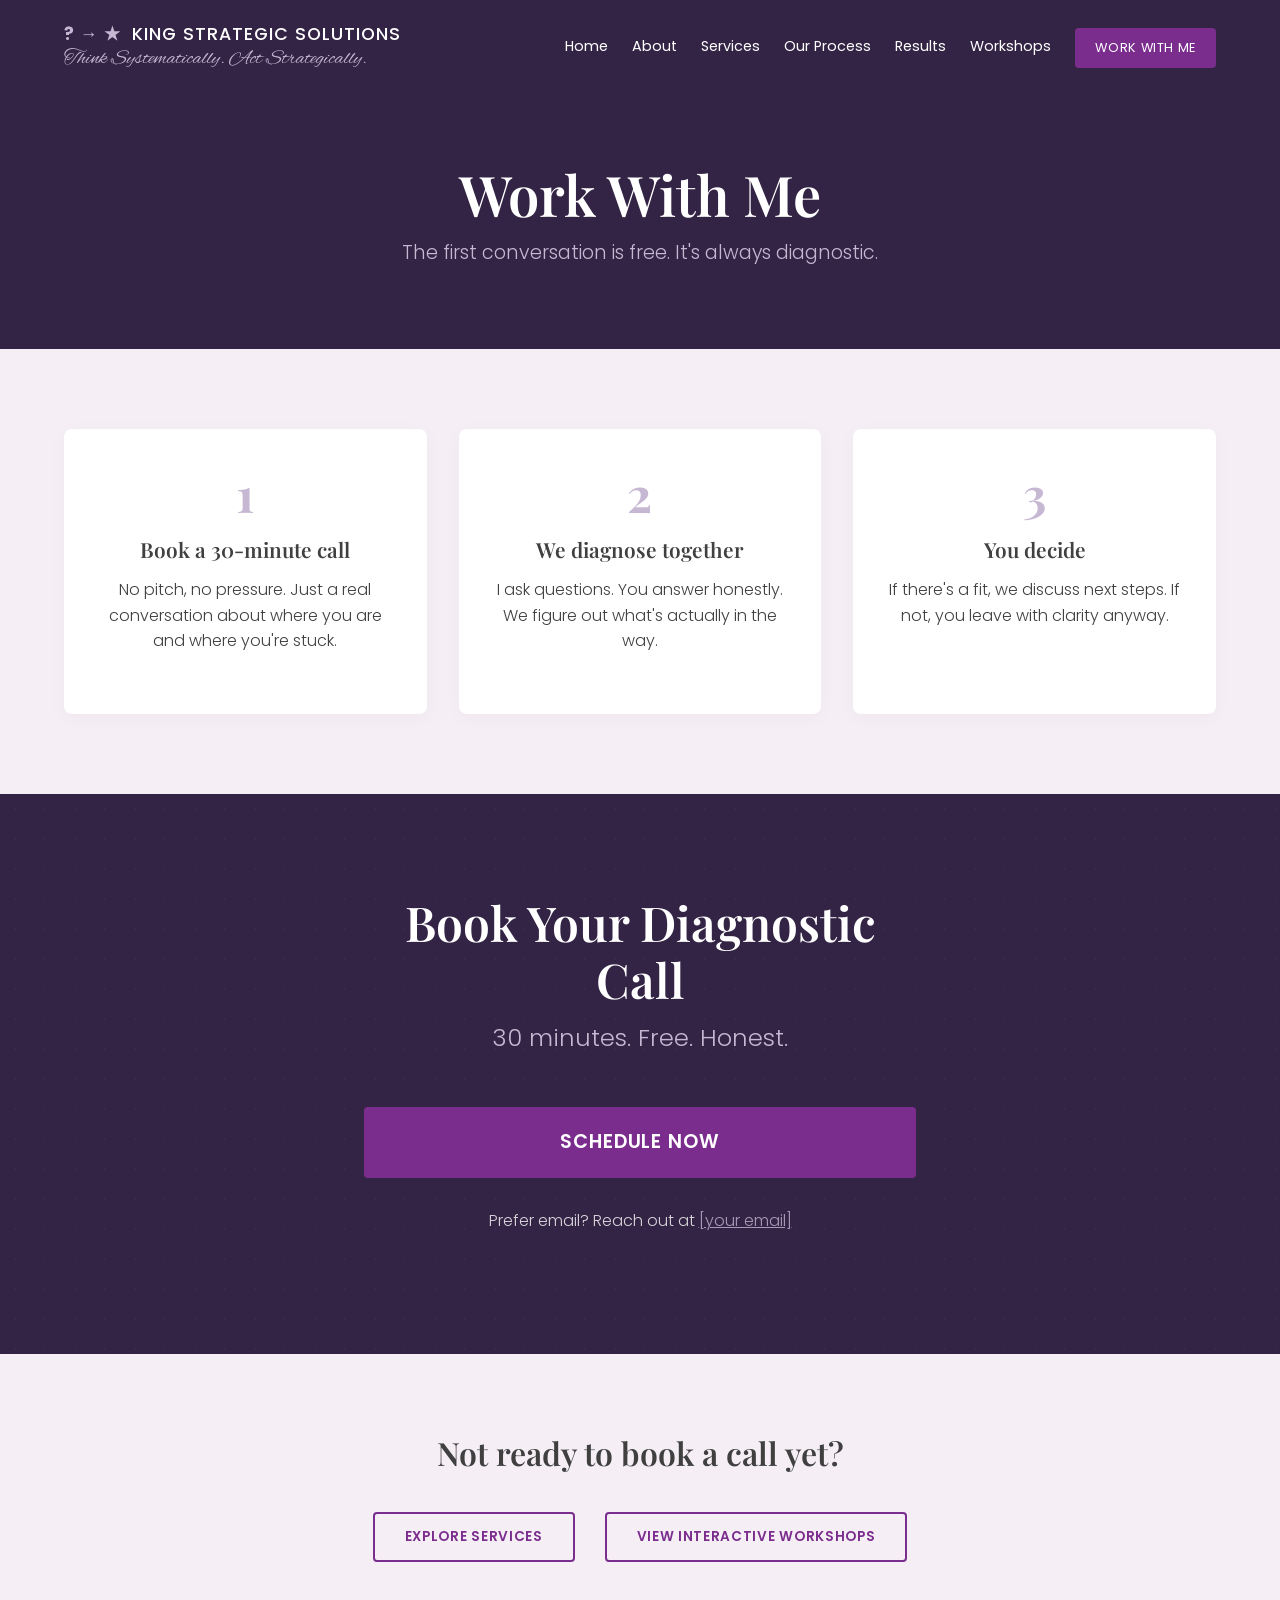
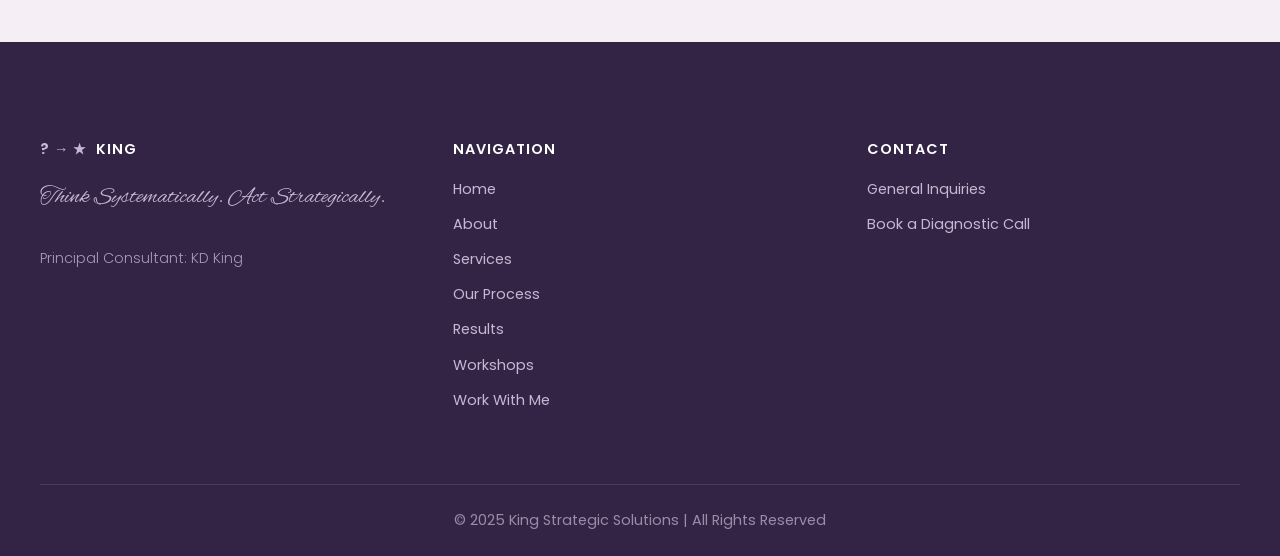
==== work-with-me.html @ c5948b12 "Initial commit of King Strategic Solutions website" ====
<!DOCTYPE html>
<html lang="en">
<head>
  <meta charset="UTF-8">
  <meta name="viewport" content="width=device-width, initial-scale=1.0">
  <meta name="description" content="Book a free 30-minute diagnostic call with KD King of King Strategic Solutions.">
  <meta property="og:title" content="Work With Me | King Strategic Solutions">
  <meta property="og:description" content="Book a free 30-minute diagnostic call with KD King of King Strategic Solutions.">
  <meta property="og:url" content="https://kdking.business/work-with-me.html">
  <title>Work With Me | King Strategic Solutions</title>
  <link rel="stylesheet" href="style.css">
</head>
<body>
  <header class="site-header">
    <div class="nav-container">
      <a href="index.html" class="logo">
        <div class="logo-main"><span class="logo-icon">? &rarr; &starf;</span> KING STRATEGIC SOLUTIONS</div>
        <div class="logo-tag">Think Systematically. Act Strategically.</div>
      </a>
      <button class="hamburger" aria-label="Toggle Navigation">
        <span></span><span></span><span></span>
      </button>
      <nav class="nav-links">
        <a href="index.html">Home</a>
        <a href="about.html">About</a>
        <a href="services.html">Services</a>
        <a href="process.html">Our Process</a>
        <a href="results.html">Results</a>
        <a href="workshops.html">Workshops</a>
        <a href="work-with-me.html" class="btn-primary active">Work With Me</a>
      </nav>
    </div>
  </header>

  <main>
    <section class="page-hero">
      <div class="container text-center">
        <h1>Work With Me</h1>
        <p class="subtitle">The first conversation is free. It's always diagnostic.</p>
      </div>
    </section>

    <!-- What to Expect -->
    <section class="bg-light">
      <div class="container">
        <div class="grid-3 process-steps">
          <div class="card text-center" style="border-top: none; position: relative;">
            <div style="font-size: 3rem; color: var(--color-purple-light); font-weight: bold; font-family: var(--font-display); line-height: 1; margin-bottom: 20px;">1</div>
            <h3 style="font-size: 1.3rem;">Book a 30-minute call</h3>
            <p>No pitch, no pressure. Just a real conversation about where you are and where you're stuck.</p>
          </div>
          <div class="card text-center" style="border-top: none;">
            <div style="font-size: 3rem; color: var(--color-purple-light); font-weight: bold; font-family: var(--font-display); line-height: 1; margin-bottom: 20px;">2</div>
            <h3 style="font-size: 1.3rem;">We diagnose together</h3>
            <p>I ask questions. You answer honestly. We figure out what's actually in the way.</p>
          </div>
          <div class="card text-center" style="border-top: none;">
            <div style="font-size: 3rem; color: var(--color-purple-light); font-weight: bold; font-family: var(--font-display); line-height: 1; margin-bottom: 20px;">3</div>
            <h3 style="font-size: 1.3rem;">You decide</h3>
            <p>If there's a fit, we discuss next steps. If not, you leave with clarity anyway.</p>
          </div>
        </div>
      </div>
    </section>

    <!-- Booking Embed Section -->
    <section class="bg-dark pattern-bg" style="padding: 100px 24px;">
      <div class="container text-center" style="max-width: 600px;">
        <h2 style="font-size: 3rem; margin-bottom: 10px;">Book Your Diagnostic Call</h2>
        <p style="font-size: 1.5rem; color: var(--color-purple-light); margin-bottom: 50px;">30 minutes. Free. Honest.</p>
        
        <a href="YOUR_GOOGLE_BOOKING_LINK" class="btn-primary" style="font-size: 1.2rem; padding: 20px 60px; width: 100%;" target="_blank" rel="noopener noreferrer">Schedule Now</a>
        
        <p style="margin-top: 30px; opacity: 0.8;">Prefer email? Reach out at <a href="mailto:[your email]" style="color: var(--color-purple-light); text-decoration: underline;">[your email]</a></p>
      </div>
    </section>

    <!-- Alternative Paths -->
    <section class="bg-light">
      <div class="container text-center" style="max-width: 800px;">
        <h2 style="margin-bottom: 40px; font-size: 2rem;">Not ready to book a call yet?</h2>
        <div style="display: flex; gap: 30px; justify-content: center; flex-wrap: wrap;">
          <a href="services.html" class="btn-secondary">Explore Services</a>
          <a href="workshops.html" class="btn-secondary">View Interactive Workshops</a>
        </div>
      </div>
    </section>
  </main>

  <footer class="site-footer">
    <div class="footer-grid">
      <div>
        <h4><span class="logo-icon">? &rarr; &starf;</span> KING</h4>
        <p class="logo-tag" style="margin-top: 5px; font-size: 1.5rem;">Think Systematically. Act Strategically.</p>
        <p style="margin-top: 20px; opacity: 0.8;">Principal Consultant: KD King</p>
      </div>
      <div>
        <h4>Navigation</h4>
        <ul>
          <li><a href="index.html">Home</a></li>
          <li><a href="about.html">About</a></li>
          <li><a href="services.html">Services</a></li>
          <li><a href="process.html">Our Process</a></li>
          <li><a href="results.html">Results</a></li>
          <li><a href="workshops.html">Workshops</a></li>
          <li><a href="work-with-me.html">Work With Me</a></li>
        </ul>
      </div>
      <div>
        <h4>Contact</h4>
        <ul>
          <li><a href="contact.html">General Inquiries</a></li>
          <li><a href="work-with-me.html">Book a Diagnostic Call</a></li>
        </ul>
      </div>
    </div>
    <div class="footer-bottom">
      &copy; 2025 King Strategic Solutions | All Rights Reserved
    </div>
  </footer>
  <script src="main.js"></script>
</body>
</html>
---- style.css ----
/* King Strategic Solutions — Design System */

@import url('https://fonts.googleapis.com/css2?family=Playfair+Display:wght@400;600;700&family=Poppins:wght@300;400;500;600&family=Alex+Brush&display=swap');

:root {
  /* Brand Colors */
  --color-bg-dark:     #332445;   /* Primary dark background */
  --color-purple-deep: #663399;   /* Deep purple */
  --color-purple-mid:  #7b2d8e;   /* Mid purple / primary accent */
  --color-purple-light:#c6b8d3;   /* Light purple */
  --color-purple-pale: #B183BA;   /* Muted purple for body text on white */
  --color-off-white:   #f0edef;   /* Near-white / light background */
  --color-blush:       #f5eff5;   /* Soft section background */
  --color-charcoal:    #34495e;   /* Dark grey for text */
  --color-near-black:  #332445;   /* Darkest — same as bg-dark */
  --color-white:       #ffffff;
  --color-text-dark:   #404040;   /* Body text on light backgrounds */

  /* Typography */
  --font-display: 'Playfair Display', serif;
  --font-body: 'Poppins', sans-serif;
  --font-script: 'Alex Brush', cursive;

  /* Spacing & Layout */
  --max-width: 1200px;
  --section-padding: 80px 24px;
  --section-padding-mobile: 48px 20px;
  --border-radius: 4px;
  --border-radius-card: 8px;
}

/* Base Safari/Mobile Adjustments & Reset */
*, *::before, *::after { box-sizing: border-box; }
body, h1, h2, h3, p, ul, li { margin: 0; padding: 0; }
body {
  font-family: var(--font-body);
  color: var(--color-text-dark);
  background-color: var(--color-off-white);
  line-height: 1.6;
  -webkit-font-smoothing: antialiased;
}

/* Typography Scales */
h1, h2, h3, h4 { font-family: var(--font-display); font-weight: 600; line-height: 1.2; margin-bottom: 0.5em; }
h1 { font-size: 3rem; }
h2 { font-size: 2.25rem; }
h3 { font-size: 1.5rem; }
p { margin-bottom: 1.25em; font-weight: 300; }
a { text-decoration: none; color: inherit; transition: color 0.3s ease; }
img { max-width: 100%; display: block; }

/* Utility Classes */
.container { max-width: var(--max-width); margin: 0 auto; padding: 0 24px; }
.text-center { text-align: center; }
.bg-dark { background-color: var(--color-bg-dark); color: var(--color-white); }
.bg-light { background-color: var(--color-blush); color: var(--color-text-dark); }
.bg-white { background-color: var(--color-off-white); }

/* Buttons */
.btn-primary {
  display: inline-block; background: var(--color-purple-mid); color: var(--color-white);
  padding: 14px 32px; font-family: var(--font-body); font-weight: 600; letter-spacing: 0.05em;
  text-transform: uppercase; font-size: 0.85rem; border: none; border-radius: var(--border-radius);
  cursor: pointer; transition: background 0.2s ease; text-align: center;
}
.btn-primary:hover { background: var(--color-purple-deep); color: var(--color-white); }

.btn-secondary {
  display: inline-block; background: transparent; color: var(--color-purple-mid); border: 2px solid var(--color-purple-mid);
  padding: 12px 30px; font-family: var(--font-body); font-weight: 600; letter-spacing: 0.05em; text-transform: uppercase; 
  font-size: 0.85rem; border-radius: var(--border-radius); cursor: pointer; transition: all 0.2s ease; text-align: center;
}
.btn-secondary:hover { background: var(--color-purple-mid); color: var(--color-white); }

.btn-ghost-white {
  display: inline-block; background: transparent; color: var(--color-white); border: 2px solid var(--color-white);
  padding: 12px 30px; font-family: var(--font-body); font-weight: 600; letter-spacing: 0.05em; text-transform: uppercase;
  font-size: 0.85rem; border-radius: var(--border-radius); cursor: pointer; transition: all 0.2s ease; text-align: center;
}
.btn-ghost-white:hover { background: var(--color-white); color: var(--color-purple-mid); }

/* Navigation */
.site-header {
  position: fixed; top: 0; left: 0; width: 100%; z-index: 1000;
  background-color: transparent; transition: background-color 0.3s ease, backdrop-filter 0.3s ease;
  padding: 20px 0;
}
.site-header.scrolled {
  background-color: rgba(51, 36, 69, 0.95);
  backdrop-filter: blur(10px); padding: 15px 0; border-bottom: 1px solid rgba(255, 255, 255, 0.1);
}
.nav-container { display: flex; justify-content: space-between; align-items: center; max-width: var(--max-width); margin: 0 auto; padding: 0 24px; }
.logo { display: flex; flex-direction: column; align-items: flex-start; z-index: 1001; }
.logo-main { font-family: var(--font-body); font-weight: 500; color: var(--color-white); font-size: 1.1rem; letter-spacing: 1px; }
.logo-icon { color: var(--color-purple-light); font-weight: 700; margin-right: 5px; }
.logo-tag { font-family: var(--font-script); color: var(--color-purple-light); font-size: 1.3rem; margin-top: -5px; }

.nav-links { display: flex; gap: 24px; align-items: center; }
.nav-links a { font-family: var(--font-body); color: var(--color-white); font-size: 0.9rem; font-weight: 400; padding-bottom: 4px; position: relative; }
.nav-links a:not(.btn-primary)::after {
  content: ''; position: absolute; bottom: 0; left: 0; width: 0; height: 2px; background-color: var(--color-purple-mid); transition: width 0.3s ease;
}
.nav-links a:not(.btn-primary):hover::after, .nav-links a.active::after { width: 100%; }
.nav-links .btn-primary { padding: 10px 20px; font-size: 0.8rem; }

.hamburger { display: none; background: none; border: none; cursor: pointer; padding: 10px; z-index: 1001; }
.hamburger span { display: block; width: 25px; height: 2px; background-color: var(--color-white); margin-bottom: 5px; transition: 0.3s ease; }
.hamburger span:last-child { margin-bottom: 0; }
.hamburger.active span:nth-child(1) { transform: translateY(7px) rotate(45deg); }
.hamburger.active span:nth-child(2) { opacity: 0; }
.hamburger.active span:nth-child(3) { transform: translateY(-7px) rotate(-45deg); }

/* Page Hero */
.page-hero {
  background-color: var(--color-bg-dark); color: var(--color-white);
  padding: 160px 24px 80px; text-align: center; display: flex; flex-direction: column; justify-content: center; align-items: center; min-height: 280px;
}
.page-hero h1 { margin-bottom: 0.2em; font-size: 3.5rem; }
.page-hero p.subtitle { font-family: var(--font-body); color: var(--color-purple-light); font-weight: 300; font-size: 1.2rem; max-width: 800px; margin: 0 auto; }

/* Sections */
section { padding: var(--section-padding); }
.section-label { color: var(--color-purple-mid); font-family: var(--font-body); text-transform: uppercase; font-size: 0.85rem; font-weight: 600; letter-spacing: 2px; margin-bottom: 20px; display: block; }
.accent-marker { color: var(--color-purple-mid); margin-right: 10px; font-weight: bold; }

/* Cards Grid Layouts */
.grid-3 { display: grid; grid-template-columns: repeat(3, 1fr); gap: 32px; }
.grid-2 { display: grid; grid-template-columns: repeat(2, 1fr); gap: 32px; }
.card { background: var(--color-white); border-radius: var(--border-radius-card); padding: 40px 32px; box-shadow: 0 4px 20px rgba(0,0,0,0.03); border-top: 4px solid var(--color-purple-mid); transition: transform 0.3s ease; height: 100%; }
.card:hover { transform: translateY(-5px); }
.card-icon { font-size: 2rem; color: var(--color-purple-mid); margin-bottom: 20px; display: block; }
.card h3 { font-family: var(--font-display); font-size: 1.5rem; margin-bottom: 15px; }

/* Geometric / Abstract Bg (CSS only) */
.pattern-bg {
  position: relative; overflow: hidden;
}
.pattern-bg::before {
  content: ''; position: absolute; top: 0; left: 0; width: 100%; height: 100%;
  background-image: radial-gradient(var(--color-purple-deep) 1px, transparent 1px);
  background-size: 30px 30px; opacity: 0.15; z-index: 0; pointer-events: none;
}
.pattern-bg > * { position: relative; z-index: 1; }

/* Pull Quotes */
.pull-quote { font-family: var(--font-display); font-style: italic; color: var(--color-purple-light); font-size: 2rem; line-height: 1.4; border-left: 4px solid var(--color-purple-mid); padding-left: 30px; margin: 30px 0; }

/* CTA Band */
.cta-band { background-color: var(--color-purple-mid); color: var(--color-white); text-align: center; padding: 80px 24px; }
.cta-band h2 { font-family: var(--font-display); font-size: 2.5rem; margin-bottom: 15px; }
.cta-band p { font-size: 1.2rem; margin-bottom: 30px; color: rgba(255,255,255,0.9); }

/* Forms */
form { max-width: 600px; margin: 0 auto; text-align: left; }
.form-group { margin-bottom: 24px; }
.form-group label { display: block; font-weight: 500; margin-bottom: 8px; color: var(--color-text-dark); }
.form-group input, .form-group select, .form-group textarea {
  width: 100%; padding: 14px 16px; border: 1px solid #ccc; border-radius: var(--border-radius); font-family: var(--font-body); font-size: 1rem;
}
.form-group input:focus, .form-group select:focus, .form-group textarea:focus { outline: none; border-color: var(--color-purple-mid); }
.form-group textarea { resize: vertical; min-height: 150px; }

/* Footer */
.site-footer { background-color: var(--color-bg-dark); color: var(--color-purple-light); padding: 80px 24px 24px; font-size: 0.9rem; }
.footer-grid { display: grid; grid-template-columns: repeat(3, 1fr); gap: 40px; max-width: var(--max-width); margin: 0 auto 60px; }
.site-footer h4 { color: var(--color-white); font-family: var(--font-body); letter-spacing: 1px; text-transform: uppercase; font-size: 0.9rem; margin-bottom: 20px; }
.site-footer ul { list-style: none; }
.site-footer ul li { margin-bottom: 12px; }
.site-footer a { color: var(--color-purple-light); }
.site-footer a:hover { color: var(--color-white); }
.footer-bottom { text-align: center; border-top: 1px solid rgba(255,255,255,0.1); padding-top: 24px; max-width: var(--max-width); margin: 0 auto; color: rgba(198, 184, 211, 0.7); }

/* Responsive break points */
@media (max-width: 900px) {
  .hamburger { display: block; }
  .nav-links {
    position: fixed; top: 0; right: -100%; height: 100vh; width: 100%; max-width: 400px; padding: 100px 40px;
    background-color: var(--color-bg-dark); flex-direction: column; align-items: flex-start; gap: 30px;
    transition: right 0.3s ease; box-shadow: -10px 0 30px rgba(0,0,0,0.5); z-index: 1000;
  }
  .nav-links.active { right: 0; }
  .nav-links a { font-size: 1.2rem; }
  .nav-links .btn-primary { width: 100%; text-align: center; font-size: 1rem; padding: 16px; margin-top: 20px; }
  .site-header { background-color: rgba(51, 36, 69, 0.98); }
  h1 { font-size: 2.5rem; }
  .grid-3, .grid-2 { grid-template-columns: 1fr; }
  .footer-grid { grid-template-columns: 1fr; text-align: center; }
  .site-footer h4 { margin-top: 30px; }
  section { padding: var(--section-padding-mobile); }
}
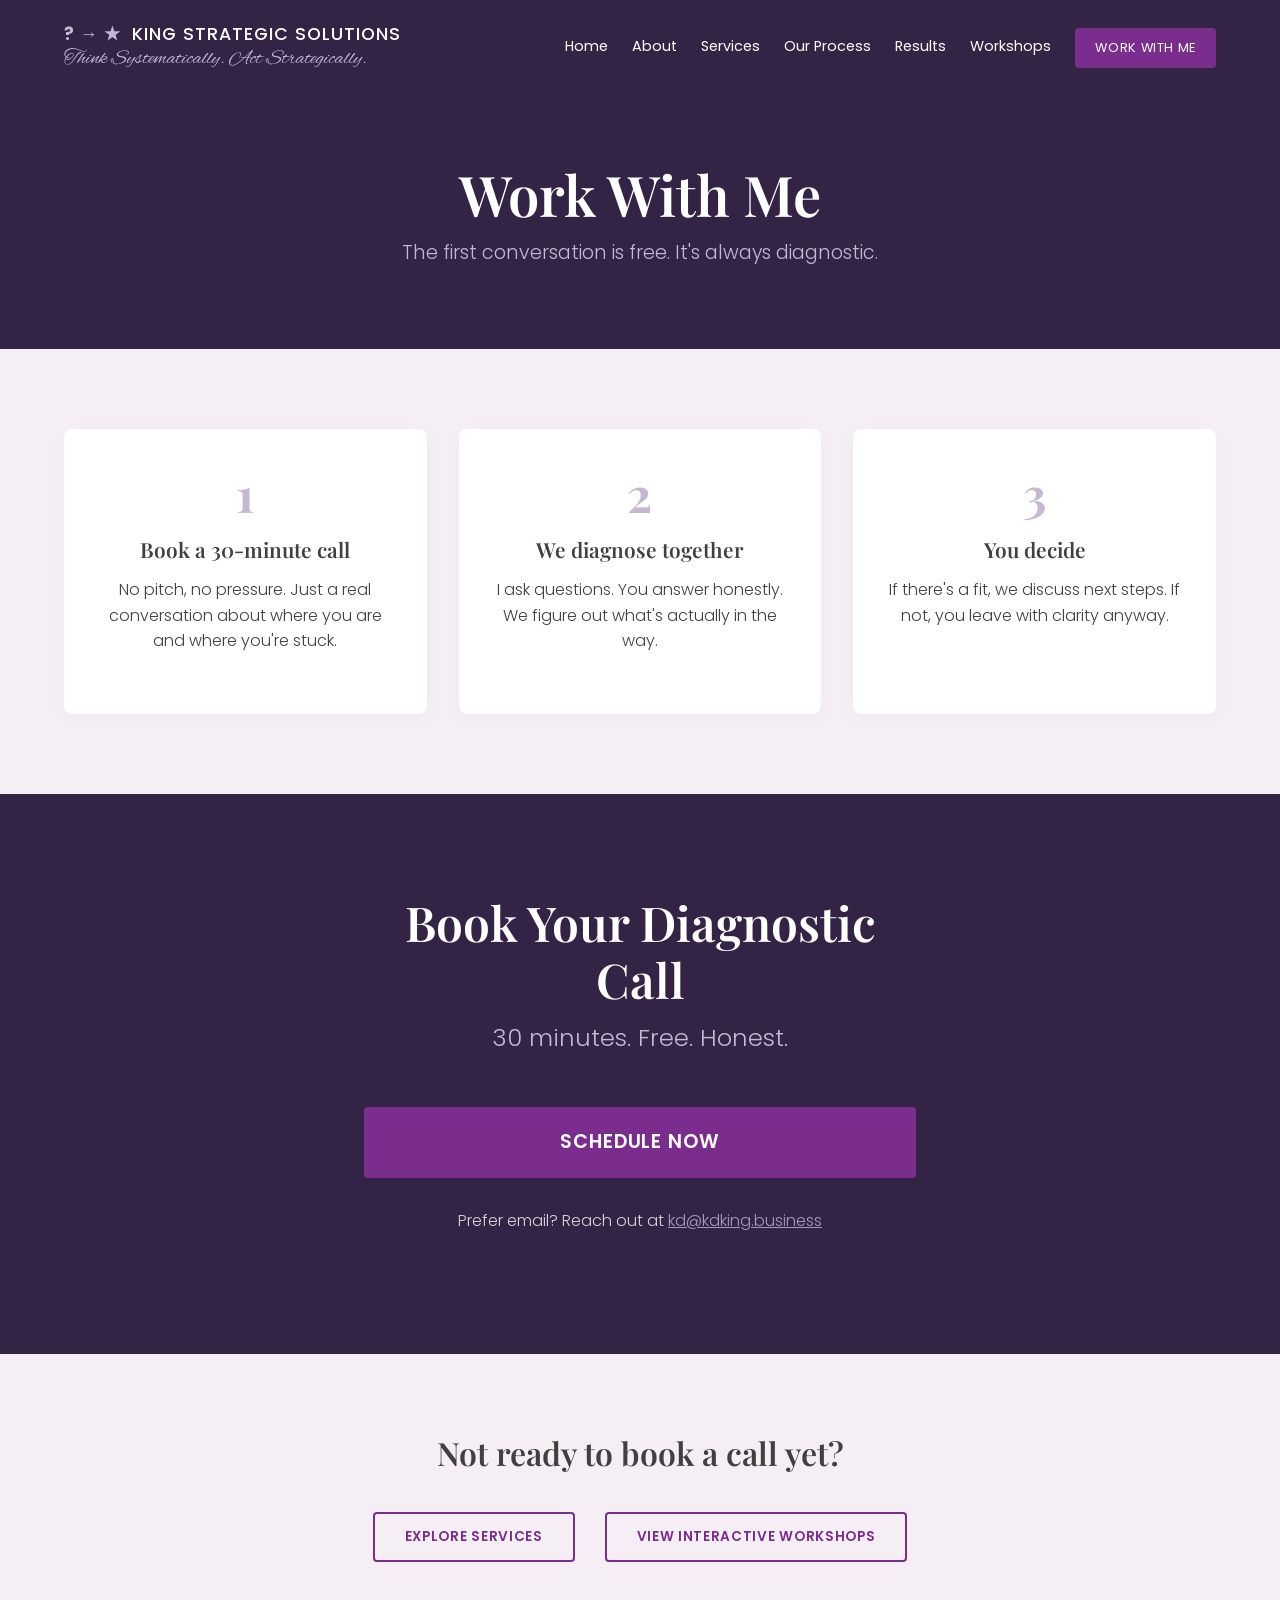
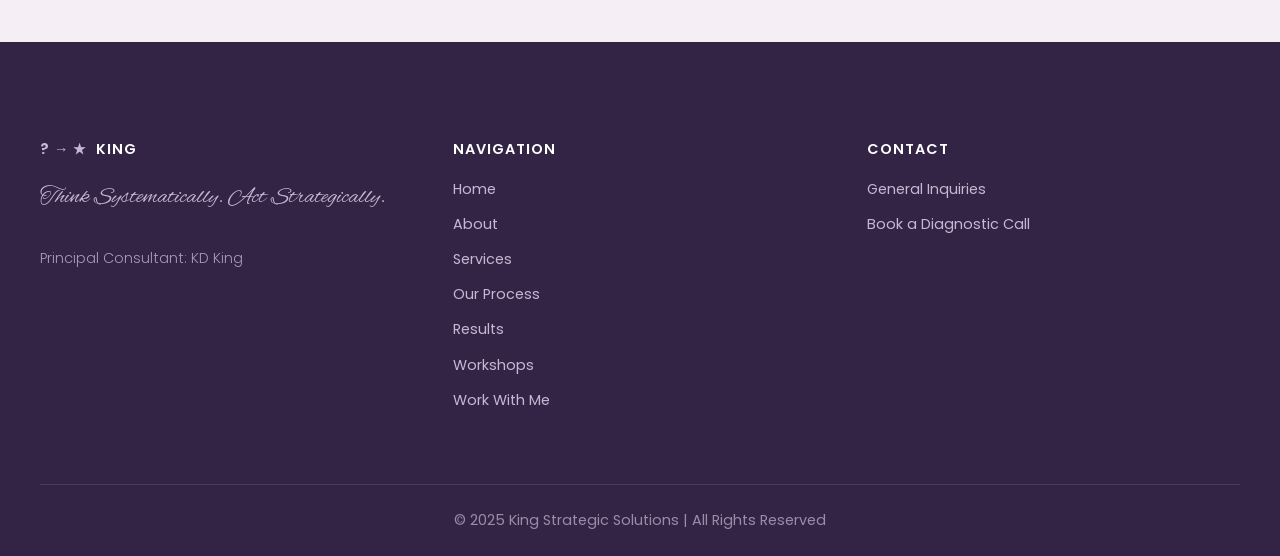
==== commit f38c1a2f: "Update email to kd@kdking.business" ====
--- a/work-with-me.html
+++ b/work-with-me.html
@@ -71,7 +71,7 @@
         
         <a href="YOUR_GOOGLE_BOOKING_LINK" class="btn-primary" style="font-size: 1.2rem; padding: 20px 60px; width: 100%;" target="_blank" rel="noopener noreferrer">Schedule Now</a>
         
-        <p style="margin-top: 30px; opacity: 0.8;">Prefer email? Reach out at <a href="mailto:[your email]" style="color: var(--color-purple-light); text-decoration: underline;">[your email]</a></p>
+        <p style="margin-top: 30px; opacity: 0.8;">Prefer email? Reach out at <a href="mailto:kd@kdking.business" style="color: var(--color-purple-light); text-decoration: underline;">kd@kdking.business</a></p>
       </div>
     </section>
 
